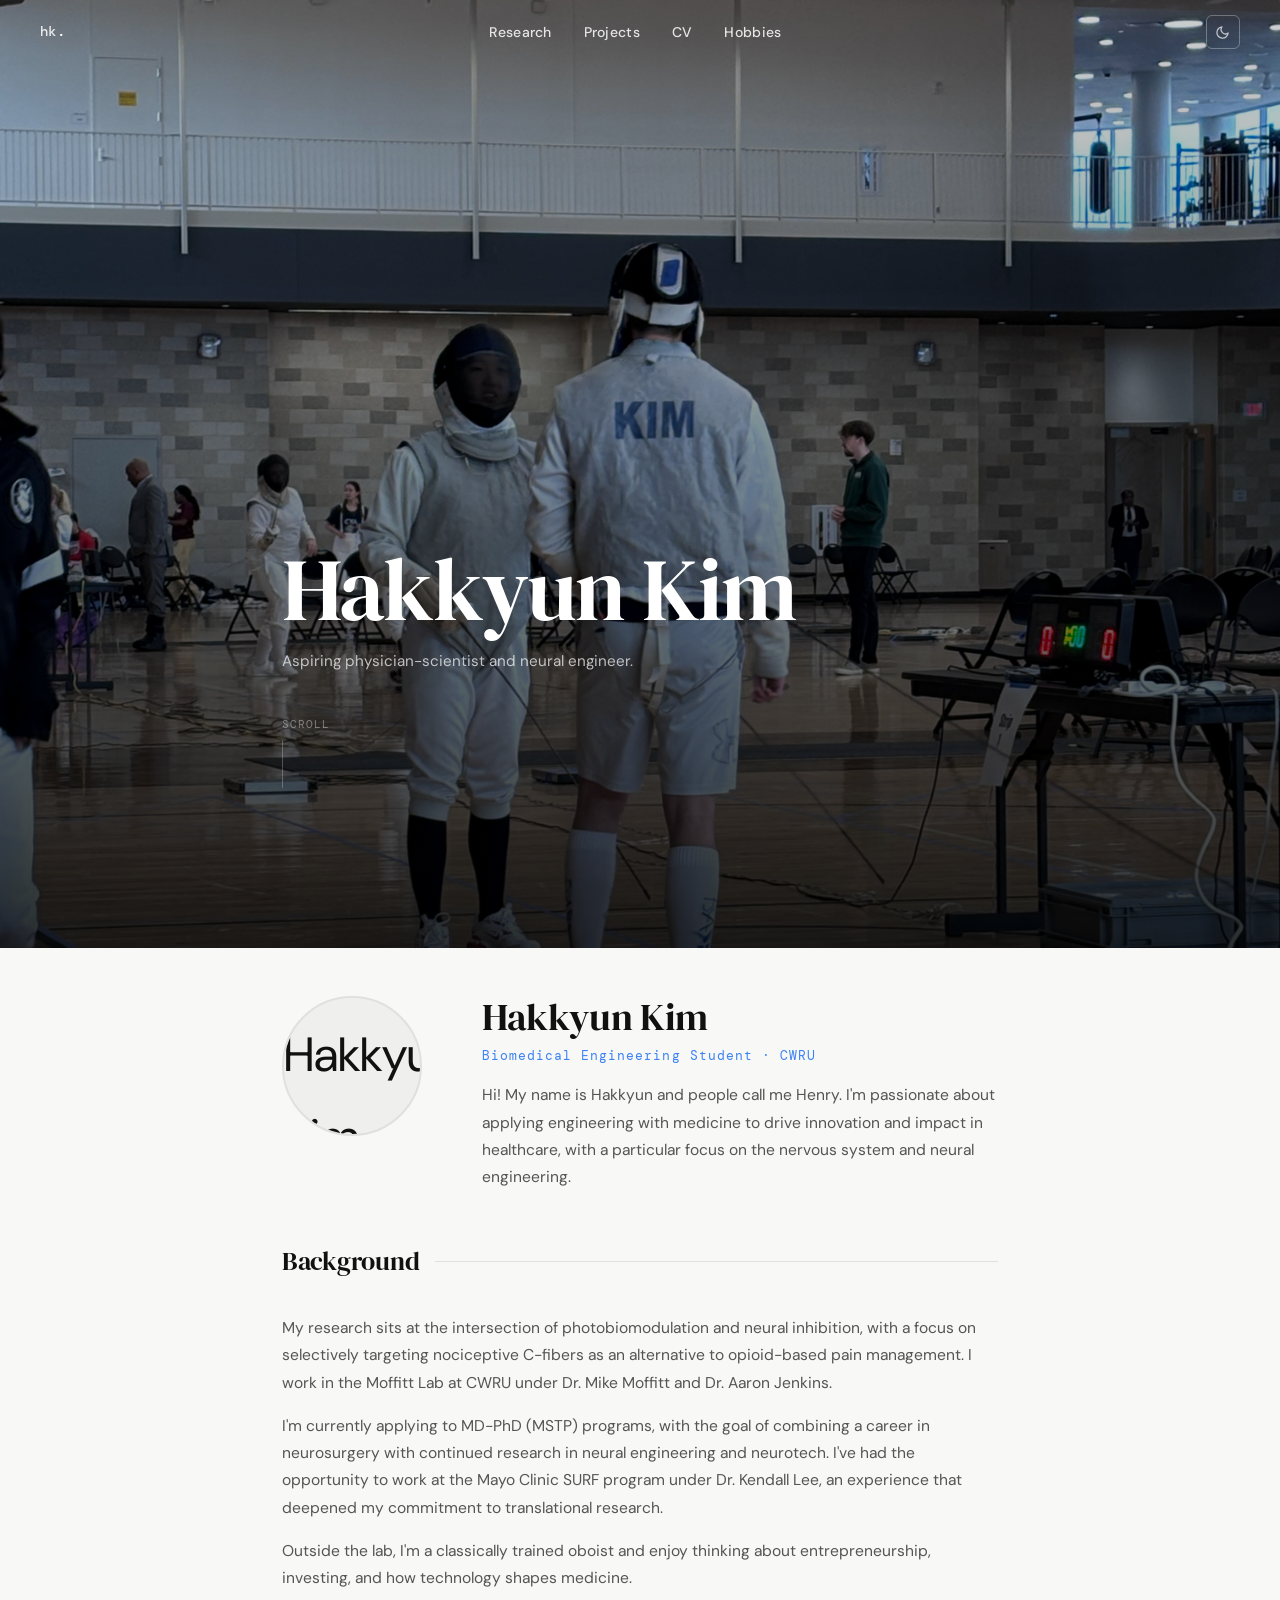
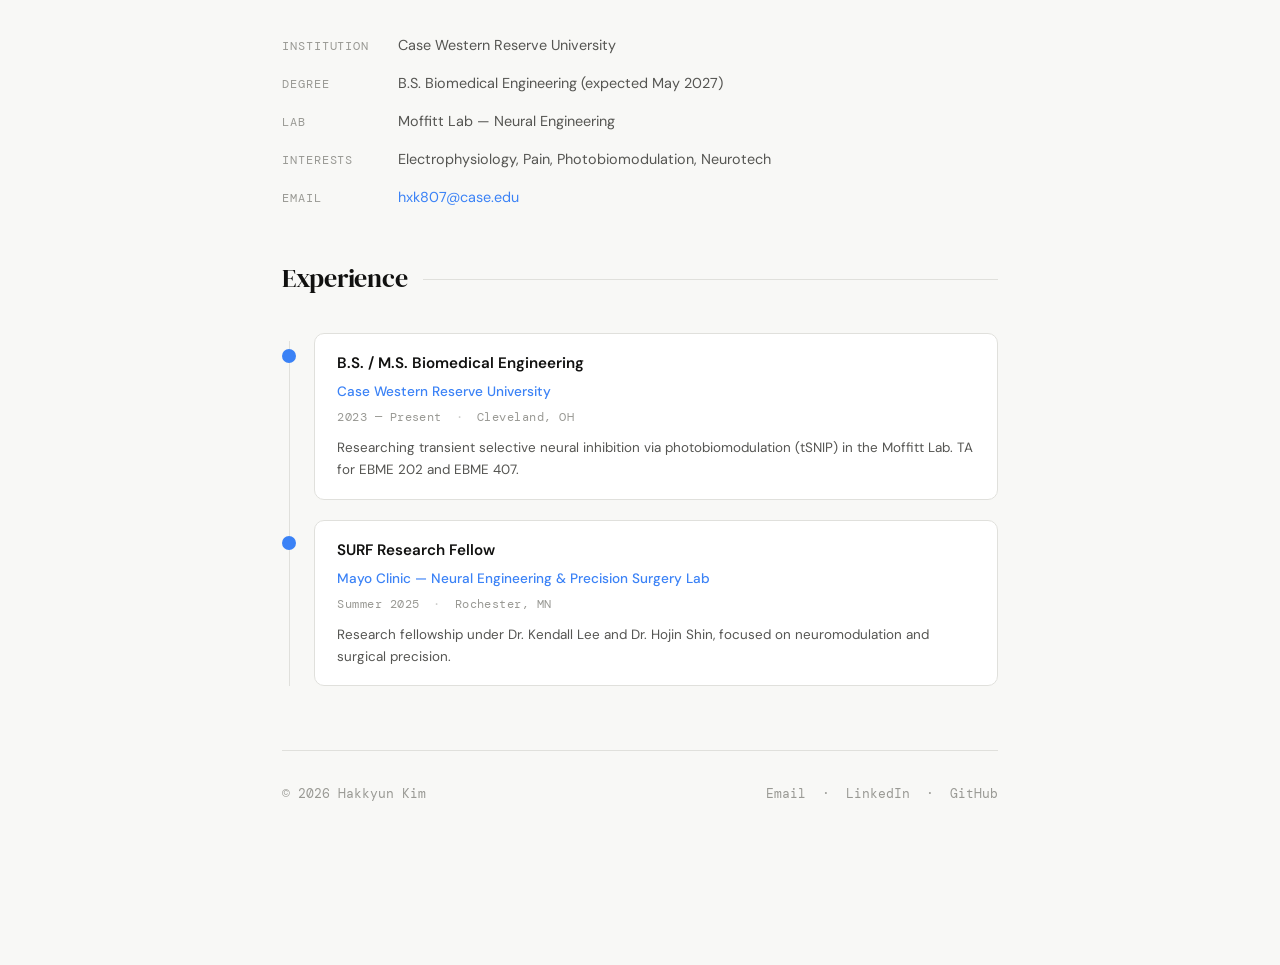
==== index.html @ d1ba2b88 "edit 12" ====
<!DOCTYPE html>
<html lang="en">
<head>
  <meta charset="UTF-8" />
  <meta name="viewport" content="width=device-width, initial-scale=1.0" />
  <title>Hakkyun Kim</title>
  <link rel="stylesheet" href="/css/style.css" />
  <script src="/js/theme.js"></script>
  <style>
    /* Transparent nav over hero */
    nav {
      background: transparent !important;
      border-bottom: none !important;
      transition: background 0.3s ease, border-color 0.3s ease;
    }
    nav .nav-links a, nav .nav-logo { color: rgba(255,255,255,0.85) !important; }
    nav .nav-links a:hover, nav .nav-logo:hover { color: #fff !important; }
    nav .nav-logo span { color: #fff !important; }
    #theme-toggle { border-color: rgba(255,255,255,0.3) !important; color: rgba(255,255,255,0.7) !important; }

    nav.scrolled { background: var(--bg) !important; border-bottom: 1px solid var(--border) !important; }
    nav.scrolled .nav-links a, nav.scrolled .nav-logo { color: var(--text-secondary) !important; }
    nav.scrolled .nav-logo span { color: var(--accent) !important; }
    nav.scrolled #theme-toggle { border-color: var(--border) !important; color: var(--text-secondary) !important; }

    /* Hero covers nav + main's top padding so there's zero gap */
    .hero {
      height: calc(100vh + var(--nav-h) + 3rem);
      width: 100%;
      display: flex;
      flex-direction: column;
      justify-content: flex-end;
      position: relative;
      overflow: hidden;
      background: url('/img/hero.JPEG') center 30% / cover no-repeat;
      margin-top: calc(-1 * var(--nav-h));
      margin-bottom: 0;
    }

    .hero::before {
      content: '';
      position: absolute;
      inset: 0;
      background: linear-gradient(
        to bottom,
        rgba(0,0,0,0.15) 0%,
        rgba(0,0,0,0.45) 55%,
        rgba(0,0,0,0.82) 100%
      );
    }

    .hero-inner {
      position: relative;
      z-index: 1;
      max-width: 780px;
      margin: 0 auto;
      width: 100%;
      /* Push text up above where main content starts */
      padding: 0 2rem calc(var(--nav-h) + 3rem + 3rem);
    }

    .hero-name {
      font-family: var(--font-display);
      font-size: clamp(3rem, 8vw, 5.5rem);
      font-weight: 400;
      line-height: 1.05;
      letter-spacing: -0.02em;
      color: #ffffff;
      margin-bottom: 0.85rem;
      opacity: 0;
      animation: fadeUp 0.5s ease 0.2s forwards;
    }

    .hero-tagline {
      font-size: 0.95rem;
      color: rgba(255,255,255,0.7);
      max-width: 420px;
      line-height: 1.7;
      margin-bottom: 2.5rem;
      opacity: 0;
      animation: fadeUp 0.5s ease 0.3s forwards;
    }

    .scroll-indicator {
      display: flex;
      flex-direction: column;
      align-items: flex-start;
      gap: 0.4rem;
      opacity: 0;
      animation: fadeUp 0.5s ease 0.5s forwards;
    }

    .scroll-indicator span {
      font-family: var(--font-mono);
      font-size: 0.68rem;
      letter-spacing: 0.1em;
      text-transform: uppercase;
      color: rgba(255,255,255,0.4);
    }

    .scroll-line {
      width: 1px;
      height: 48px;
      background: rgba(255,255,255,0.25);
      position: relative;
      overflow: hidden;
    }

    .scroll-line::after {
      content: '';
      position: absolute;
      top: -100%; left: 0;
      width: 100%; height: 100%;
      background: #fff;
      animation: scrollDrop 1.6s ease 1s infinite;
    }

    @keyframes scrollDrop {
      0%   { top: -100%; }
      100% { top: 100%; }
    }

    /* About */
    .about-grid {
      display: grid;
      grid-template-columns: 160px 1fr;
      gap: 2.5rem;
      align-items: start;
      margin-bottom: 3rem;
    }
    @media (max-width: 500px) { .about-grid { grid-template-columns: 1fr; } }

    .avatar {
      width: 140px; height: 140px;
      border-radius: 50%;
      background: var(--surface);
      border: 2px solid var(--border);
      display: flex; align-items: center; justify-content: center;
      font-size: 3rem; overflow: hidden;
    }
    .avatar img { width: 100%; height: 100%; object-fit: cover; }

    .about-intro h1 { font-size: clamp(1.8rem, 4vw, 2.4rem); margin-bottom: 0.4rem; }
    .about-intro .role {
      font-family: var(--font-mono); font-size: 0.8rem;
      color: var(--accent); letter-spacing: 0.08em; margin-bottom: 1rem;
    }
    .about-body p + p { margin-top: 1rem; }

    .info-list { margin-top: 2.5rem; display: flex; flex-direction: column; gap: 0.85rem; }
    .info-row { display: flex; gap: 1rem; font-size: 0.9rem; align-items: baseline; }
    .info-key {
      font-family: var(--font-mono); font-size: 0.72rem;
      letter-spacing: 0.08em; text-transform: uppercase;
      color: var(--text-muted); min-width: 100px;
    }
    .info-val { color: var(--text-secondary); }

    .exp-timeline { position: relative; padding-left: 2rem; margin-top: 0.5rem; }
    .exp-timeline::before {
      content: ''; position: absolute;
      left: 7px; top: 8px; bottom: 0;
      width: 1px; background: var(--border);
    }
    .exp-item { position: relative; margin-bottom: 1.25rem; }
    .exp-item::before {
      content: ''; position: absolute;
      left: -2rem; top: 16px;
      width: 14px; height: 14px;
      border-radius: 50%;
      background: var(--bg); border: 2px solid var(--border);
      transition: border-color 0.2s ease, background 0.2s ease;
    }
    .exp-item.active::before { background: var(--accent); border-color: var(--accent); }
    .exp-item:hover::before { border-color: var(--accent); }
    .exp-card {
      background: var(--bg-card); border: 1px solid var(--border);
      border-radius: var(--radius); padding: 1.1rem 1.4rem;
      transition: border-color 0.2s ease, box-shadow 0.2s ease;
    }
    .exp-item:hover .exp-card { border-color: var(--accent-dim); box-shadow: 0 4px 20px rgba(59,130,246,0.07); }
    .exp-role { font-size: 0.95rem; font-weight: 600; color: var(--text-primary); margin-bottom: 0.2rem; }
    .exp-org { font-size: 0.85rem; color: var(--accent); margin-bottom: 0.3rem; font-weight: 500; }
    .exp-meta { font-family: var(--font-mono); font-size: 0.72rem; color: var(--text-muted); letter-spacing: 0.04em; }
    .exp-meta .sep { margin: 0 0.4rem; opacity: 0.5; }
    .exp-desc { font-size: 0.84rem; color: var(--text-secondary); margin-top: 0.55rem; line-height: 1.65; }
  </style>
</head>
<body>

  <nav>
    <a href="/" class="nav-logo">hk<span>.</span></a>
    <ul class="nav-links">
      <li><a href="/research/">Research</a></li>
      <li><a href="/projects/">Projects</a></li>
      <li><a href="/cv/">CV</a></li>
      <li><a href="/hobbies/">Hobbies</a></li>
    </ul>
    <button id="theme-toggle" aria-label="Toggle theme"></button>
  </nav>

  <section class="hero">
    <div class="hero-inner">
      <h1 class="hero-name">Hakkyun Kim</h1>
      <p class="hero-tagline">Aspiring physician-scientist and neural engineer.</p>
      <div class="scroll-indicator">
        <span>Scroll</span>
        <div class="scroll-line"></div>
      </div>
    </div>
  </section>

  <main>

    <div class="about-grid fade-in">
      <div class="avatar">
        <img src="/img/3a0832c7f77dde69.jpeg" alt="Hakkyun Kim" />
      </div>
      <div class="about-intro">
        <h1>Hakkyun Kim</h1>
        <div class="role">Biomedical Engineering Student · CWRU</div>
        <p>
          Hi! My name is Hakkyun and people call me Henry. I'm passionate about applying
          engineering with medicine to drive innovation and impact in healthcare, with a
          particular focus on the nervous system and neural engineering.
        </p>
      </div>
    </div>

    <section class="about-body fade-in">
      <div class="section-header">
        <h2>Background</h2>
        <div class="section-line"></div>
      </div>
      <p>
        My research sits at the intersection of photobiomodulation and neural inhibition,
        with a focus on selectively targeting nociceptive C-fibers as an alternative to
        opioid-based pain management. I work in the Moffitt Lab at CWRU under Dr. Mike Moffitt
        and Dr. Aaron Jenkins.
      </p>
      <p>
        I'm currently applying to MD-PhD (MSTP) programs, with the goal of combining
        a career in neurosurgery with continued research in neural engineering and neurotech.
        I've had the opportunity to work at the Mayo Clinic SURF program under Dr. Kendall Lee,
        an experience that deepened my commitment to translational research.
      </p>
      <p>
        Outside the lab, I'm a classically trained oboist and enjoy thinking about
        entrepreneurship, investing, and how technology shapes medicine.
      </p>
    </section>

    <div class="info-list fade-in">
      <div class="info-row">
        <span class="info-key">Institution</span>
        <span class="info-val">Case Western Reserve University</span>
      </div>
      <div class="info-row">
        <span class="info-key">Degree</span>
        <span class="info-val">B.S. Biomedical Engineering (expected May 2027)</span>
      </div>
      <div class="info-row">
        <span class="info-key">Lab</span>
        <span class="info-val">Moffitt Lab — Neural Engineering</span>
      </div>
      <div class="info-row">
        <span class="info-key">Interests</span>
        <span class="info-val">Electrophysiology, Pain, Photobiomodulation, Neurotech</span>
      </div>
      <div class="info-row">
        <span class="info-key">Email</span>
        <span class="info-val"><a href="mailto:hxk807@case.edu">hxk807@case.edu</a></span>
      </div>
    </div>

    <section style="margin-top: 3rem;" class="fade-in">
      <div class="section-header">
        <h2>Experience</h2>
        <div class="section-line"></div>
      </div>
      <div class="exp-timeline">
        <div class="exp-item active">
          <div class="exp-card">
            <div class="exp-role">B.S. / M.S. Biomedical Engineering</div>
            <div class="exp-org">Case Western Reserve University</div>
            <div class="exp-meta">2023 — Present <span class="sep">·</span> Cleveland, OH</div>
            <div class="exp-desc">Researching transient selective neural inhibition via photobiomodulation (tSNIP) in the Moffitt Lab. TA for EBME 202 and EBME 407.</div>
          </div>
        </div>
        <div class="exp-item active">
          <div class="exp-card">
            <div class="exp-role">SURF Research Fellow</div>
            <div class="exp-org">Mayo Clinic — Neural Engineering & Precision Surgery Lab</div>
            <div class="exp-meta">Summer 2025 <span class="sep">·</span> Rochester, MN</div>
            <div class="exp-desc">Research fellowship under Dr. Kendall Lee and Dr. Hojin Shin, focused on neuromodulation and surgical precision.</div>
          </div>
        </div>
      </div>
    </section>

    <footer>
      <span>© 2026 Hakkyun Kim</span>
      <span>
        <a href="mailto:hxk807@case.edu">Email</a> &nbsp;·&nbsp;
        <a href="https://linkedin.com/in/hakkyunkim" target="_blank">LinkedIn</a> &nbsp;·&nbsp;
        <a href="https://github.com/cuzimalive" target="_blank">GitHub</a>
      </span>
    </footer>

  </main>

  <script>
    const nav = document.querySelector('nav');
    const hero = document.querySelector('.hero');
    window.addEventListener('scroll', () => {
      nav.classList.toggle('scrolled', window.scrollY > hero.offsetHeight - 80);
    });
  </script>

</body>
</html>
---- css/style.css ----
/* ============================================================
   HAKKYUN KIM — Personal Site
   Design system: CSS custom properties for theming
   ============================================================ */

/* ---------- Google Fonts ---------- */
@import url('https://fonts.googleapis.com/css2?family=DM+Serif+Display:ital@0;1&family=DM+Mono:wght@300;400;500&family=DM+Sans:wght@300;400;500;600&display=swap');

/* ---------- Light / Dark tokens ---------- */
:root {
  --accent:      #3B82F6;
  --accent-dim:  #93C5FD;

  /* Light mode defaults */
  --bg:          #F8F8F6;
  --bg-card:     #FFFFFF;
  --surface:     #EFEFED;
  --border:      #E0E0DC;
  --text-primary:   #111110;
  --text-secondary: #555552;
  --text-muted:     #999994;

  --font-display: 'DM Serif Display', Georgia, serif;
  --font-body:    'DM Sans', system-ui, sans-serif;
  --font-mono:    'DM Mono', 'Courier New', monospace;

  --radius: 10px;
  --nav-h: 64px;
  --transition: 0.2s ease;
}

[data-theme="dark"] {
  --bg:          #0F0F0E;
  --bg-card:     #1A1A18;
  --surface:     #232320;
  --border:      #2E2E2A;
  --text-primary:   #F0F0EC;
  --text-secondary: #A8A8A2;
  --text-muted:     #5A5A54;
}

/* ---------- Reset ---------- */
*, *::before, *::after { box-sizing: border-box; margin: 0; padding: 0; }

html {
  font-size: 16px;
  scroll-behavior: smooth;
  -webkit-font-smoothing: antialiased;
}

body {
  font-family: var(--font-body);
  background: var(--bg);
  color: var(--text-primary);
  line-height: 1.7;
  min-height: 100vh;
  transition: background var(--transition), color var(--transition);
}

a {
  color: var(--accent);
  text-decoration: none;
  transition: opacity var(--transition);
}
a:hover { opacity: 0.75; }

img { max-width: 100%; display: block; }

/* ---------- Navigation ---------- */
nav {
  position: fixed;
  top: 0; left: 0; right: 0;
  height: var(--nav-h);
  display: flex;
  align-items: center;
  justify-content: space-between;
  padding: 0 2.5rem;
  background: var(--bg);
  border-bottom: 1px solid var(--border);
  z-index: 100;
  transition: background var(--transition), border-color var(--transition);
}

.nav-logo {
  font-family: var(--font-mono);
  font-size: 0.85rem;
  font-weight: 500;
  color: var(--text-primary);
  letter-spacing: 0.02em;
  text-decoration: none;
}

.nav-logo span {
  color: var(--accent);
}

.nav-links {
  display: flex;
  gap: 2rem;
  list-style: none;
  align-items: center;
}

.nav-links a {
  font-size: 0.875rem;
  font-weight: 500;
  color: var(--text-secondary);
  text-decoration: none;
  letter-spacing: 0.02em;
  transition: color var(--transition);
}

.nav-links a:hover,
.nav-links a.active {
  color: var(--text-primary);
}

.nav-links a.active {
  border-bottom: 1.5px solid var(--accent);
  padding-bottom: 1px;
}

/* Theme toggle button */
#theme-toggle {
  background: none;
  border: 1px solid var(--border);
  border-radius: 6px;
  width: 34px;
  height: 34px;
  cursor: pointer;
  display: flex;
  align-items: center;
  justify-content: center;
  color: var(--text-secondary);
  transition: border-color var(--transition), color var(--transition), background var(--transition);
  font-size: 1rem;
  flex-shrink: 0;
}
#theme-toggle:hover {
  border-color: var(--accent);
  color: var(--accent);
  background: var(--surface);
}

/* ---------- Page wrapper ---------- */
main {
  padding-top: 3rem;
  max-width: 780px;
  margin: 0 auto;
  padding-left: 2rem;
  padding-right: 2rem;
  padding-bottom: 6rem;
}

/* ---------- Typography ---------- */
h1 {
  font-family: var(--font-display);
  font-size: clamp(2.4rem, 5vw, 3.4rem);
  line-height: 1.1;
  color: var(--text-primary);
  font-weight: 400;
  letter-spacing: -0.01em;
}

h2 {
  font-family: var(--font-display);
  font-size: 1.6rem;
  font-weight: 400;
  color: var(--text-primary);
  margin-bottom: 1.25rem;
  letter-spacing: -0.01em;
}

h3 {
  font-family: var(--font-body);
  font-size: 1rem;
  font-weight: 600;
  color: var(--text-primary);
  margin-bottom: 0.35rem;
  letter-spacing: 0.01em;
}

p {
  color: var(--text-secondary);
  font-size: 0.975rem;
  line-height: 1.75;
}

.label {
  font-family: var(--font-mono);
  font-size: 0.72rem;
  font-weight: 500;
  letter-spacing: 0.1em;
  text-transform: uppercase;
  color: var(--text-muted);
}

/* ---------- Section divider ---------- */
.section-header {
  display: flex;
  align-items: center;
  gap: 1rem;
  margin-bottom: 2rem;
}

.section-header h2 {
  margin-bottom: 0;
  white-space: nowrap;
}

.section-line {
  flex: 1;
  height: 1px;
  background: var(--border);
}

/* ---------- Cards ---------- */
.card {
  background: var(--bg-card);
  border: 1px solid var(--border);
  border-radius: var(--radius);
  padding: 1.5rem 1.75rem;
  transition: border-color var(--transition), box-shadow var(--transition);
}

.card:hover {
  border-color: var(--accent-dim);
  box-shadow: 0 4px 24px rgba(59,130,246,0.07);
}

/* ---------- Tags ---------- */
.tag {
  display: inline-block;
  font-family: var(--font-mono);
  font-size: 0.7rem;
  padding: 0.2rem 0.55rem;
  background: var(--surface);
  border: 1px solid var(--border);
  border-radius: 4px;
  color: var(--text-secondary);
  letter-spacing: 0.04em;
}

/* ---------- Page-entry animation ---------- */
.fade-in {
  opacity: 0;
  transform: translateY(14px);
  animation: fadeUp 0.5s ease forwards;
}
.fade-in:nth-child(1) { animation-delay: 0.05s; }
.fade-in:nth-child(2) { animation-delay: 0.12s; }
.fade-in:nth-child(3) { animation-delay: 0.19s; }
.fade-in:nth-child(4) { animation-delay: 0.26s; }
.fade-in:nth-child(5) { animation-delay: 0.33s; }

@keyframes fadeUp {
  to { opacity: 1; transform: translateY(0); }
}

/* ---------- Footer ---------- */
footer {
  border-top: 1px solid var(--border);
  margin-top: 4rem;
  padding: 2rem 0 0;
  display: flex;
  justify-content: space-between;
  align-items: center;
  color: var(--text-muted);
  font-size: 0.8rem;
  font-family: var(--font-mono);
}

footer a {
  color: var(--text-muted);
  transition: color var(--transition);
}
footer a:hover { color: var(--accent); }

/* ---------- Responsive ---------- */
@media (max-width: 600px) {
  nav { padding: 0 1.25rem; }
  .nav-links { gap: 1.1rem; }
  main { padding-left: 1.25rem; padding-right: 1.25rem; }
  footer { flex-direction: column; gap: 0.5rem; text-align: center; }
}
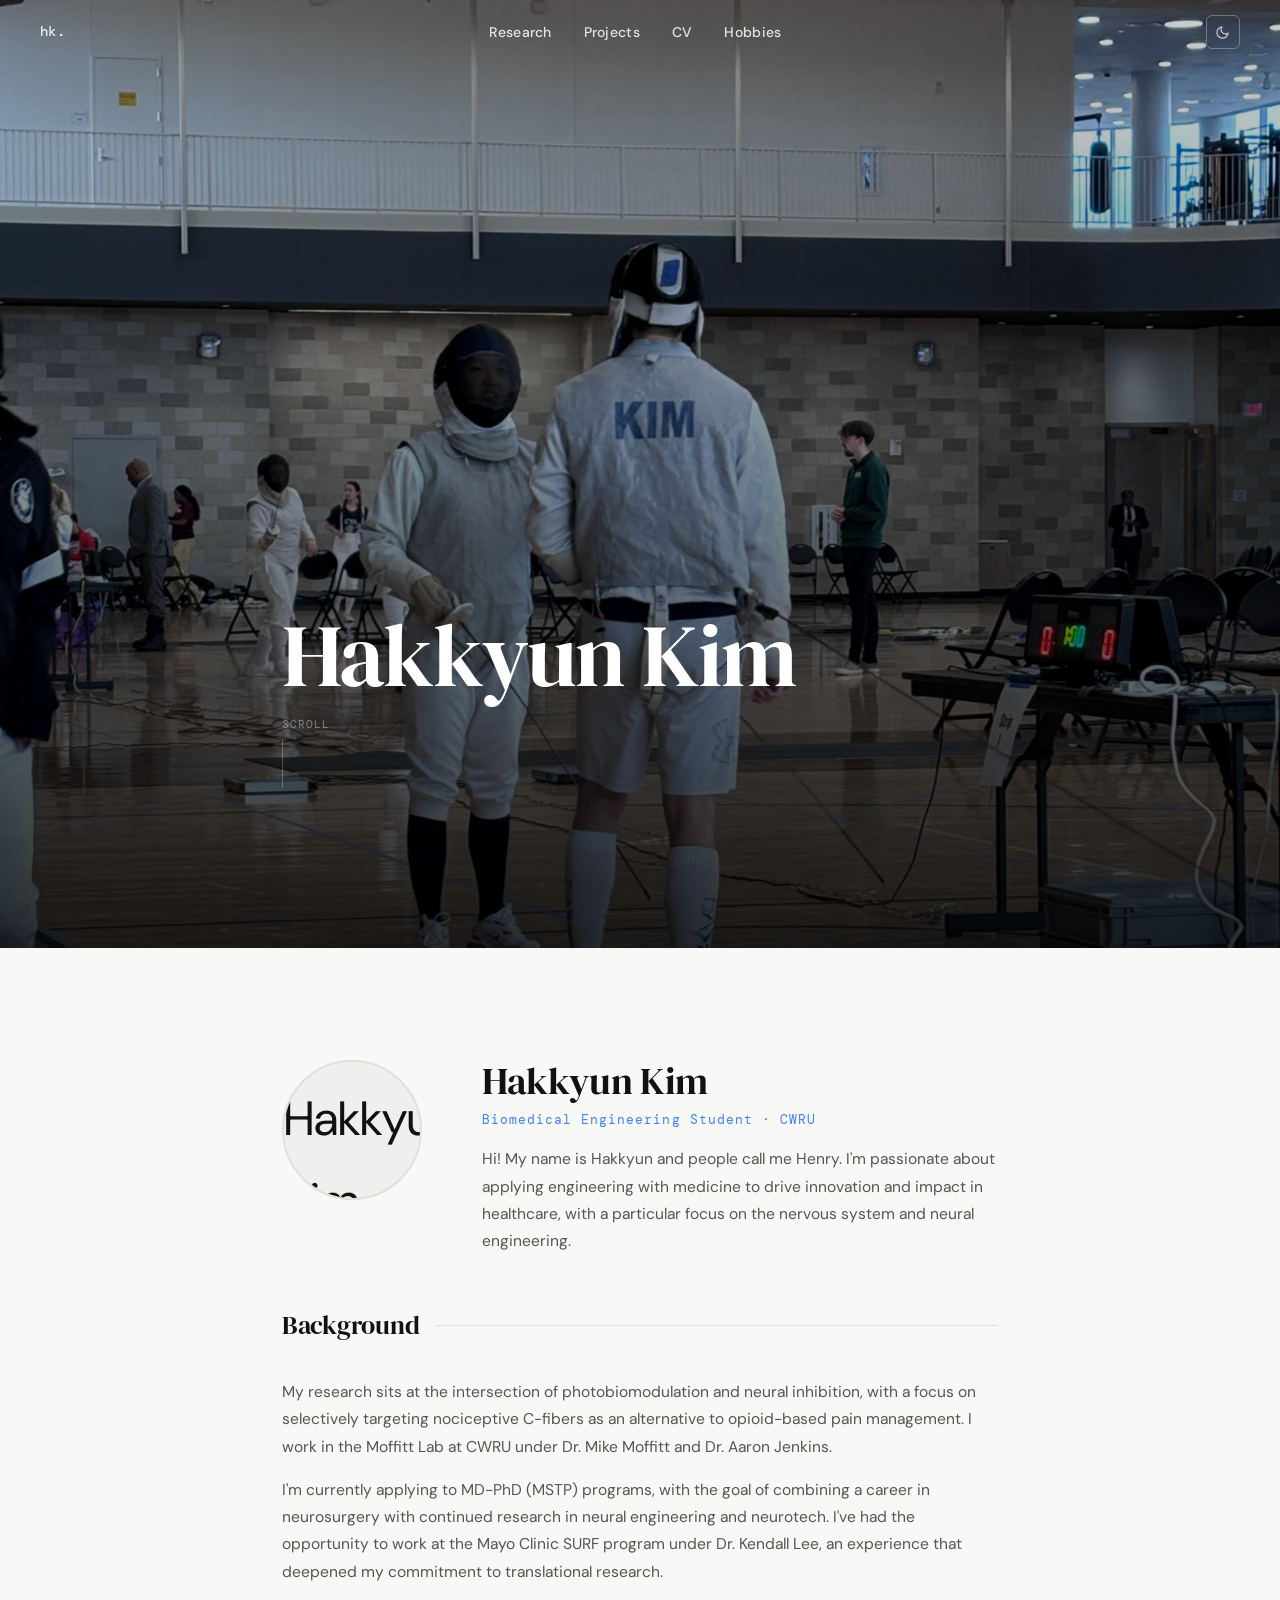
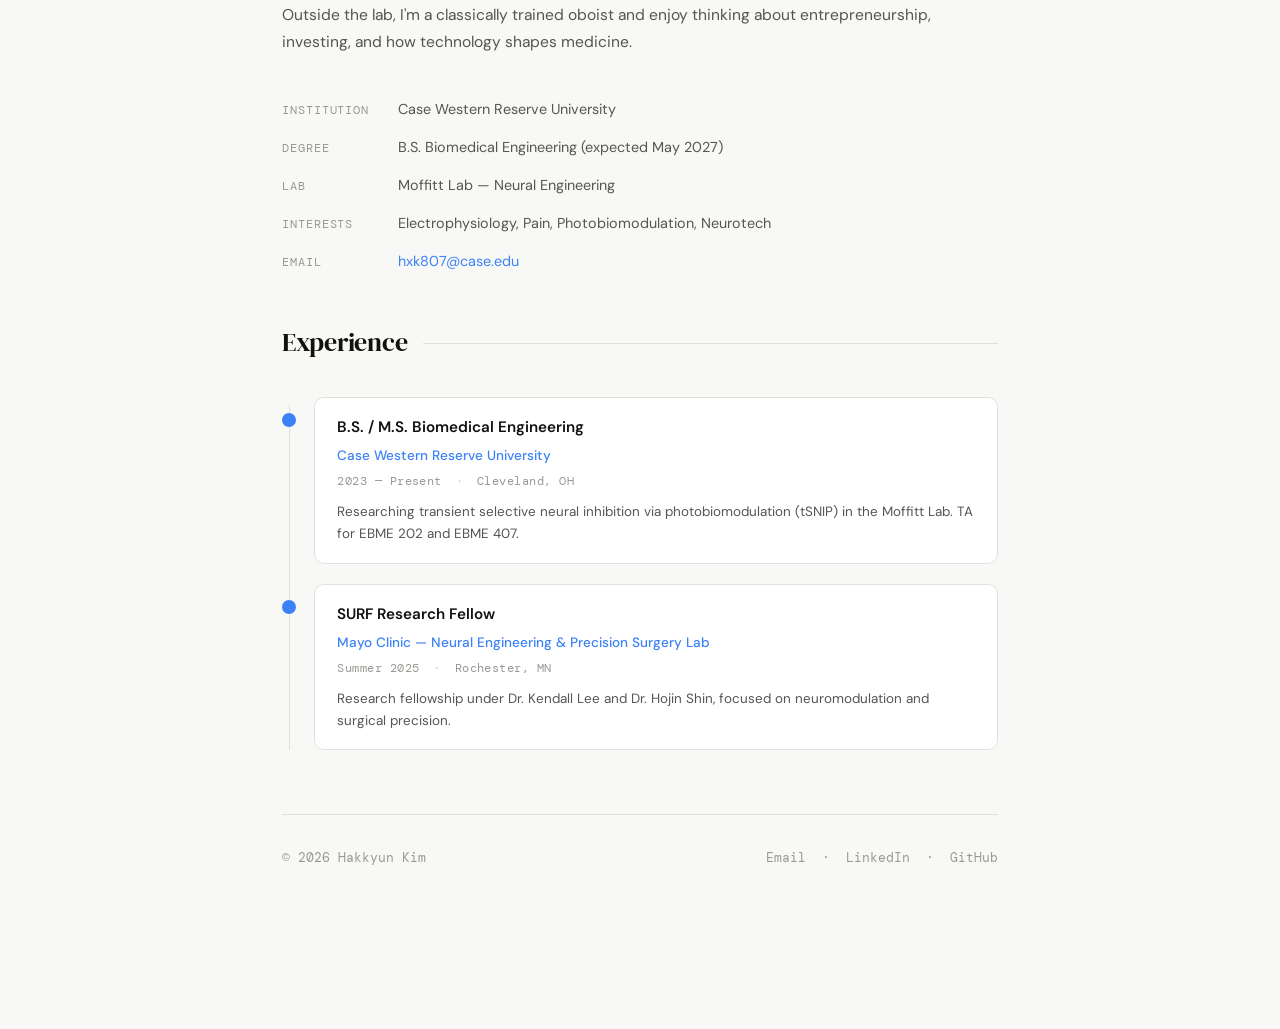
==== commit 3eaeed14: "coming soon pages" ====
--- a/index.html
+++ b/index.html
@@ -191,10 +191,10 @@
   <nav>
     <a href="/" class="nav-logo">hk<span>.</span></a>
     <ul class="nav-links">
-      <li><a href="/research/">Research</a></li>
-      <li><a href="/projects/">Projects</a></li>
-      <li><a href="/cv/">CV</a></li>
-      <li><a href="/hobbies/">Hobbies</a></li>
+      <li><a href="/coming-soon/">Research</a></li>
+      <li><a href="/coming-soon/">Projects</a></li>
+      <li><a href="/coming-soon/">CV</a></li>
+      <li><a href="/coming-soon/">Hobbies</a></li>
     </ul>
     <button id="theme-toggle" aria-label="Toggle theme"></button>
   </nav>
@@ -202,7 +202,6 @@
   <section class="hero">
     <div class="hero-inner">
       <h1 class="hero-name">Hakkyun Kim</h1>
-      <p class="hero-tagline">Aspiring physician-scientist and neural engineer.</p>
       <div class="scroll-indicator">
         <span>Scroll</span>
         <div class="scroll-line"></div>
--- a/css/style.css
+++ b/css/style.css
@@ -144,7 +144,7 @@
 
 /* ---------- Page wrapper ---------- */
 main {
-  padding-top: 3rem;
+  padding-top: calc(var(--nav-h) + 3rem);
   max-width: 780px;
   margin: 0 auto;
   padding-left: 2rem;
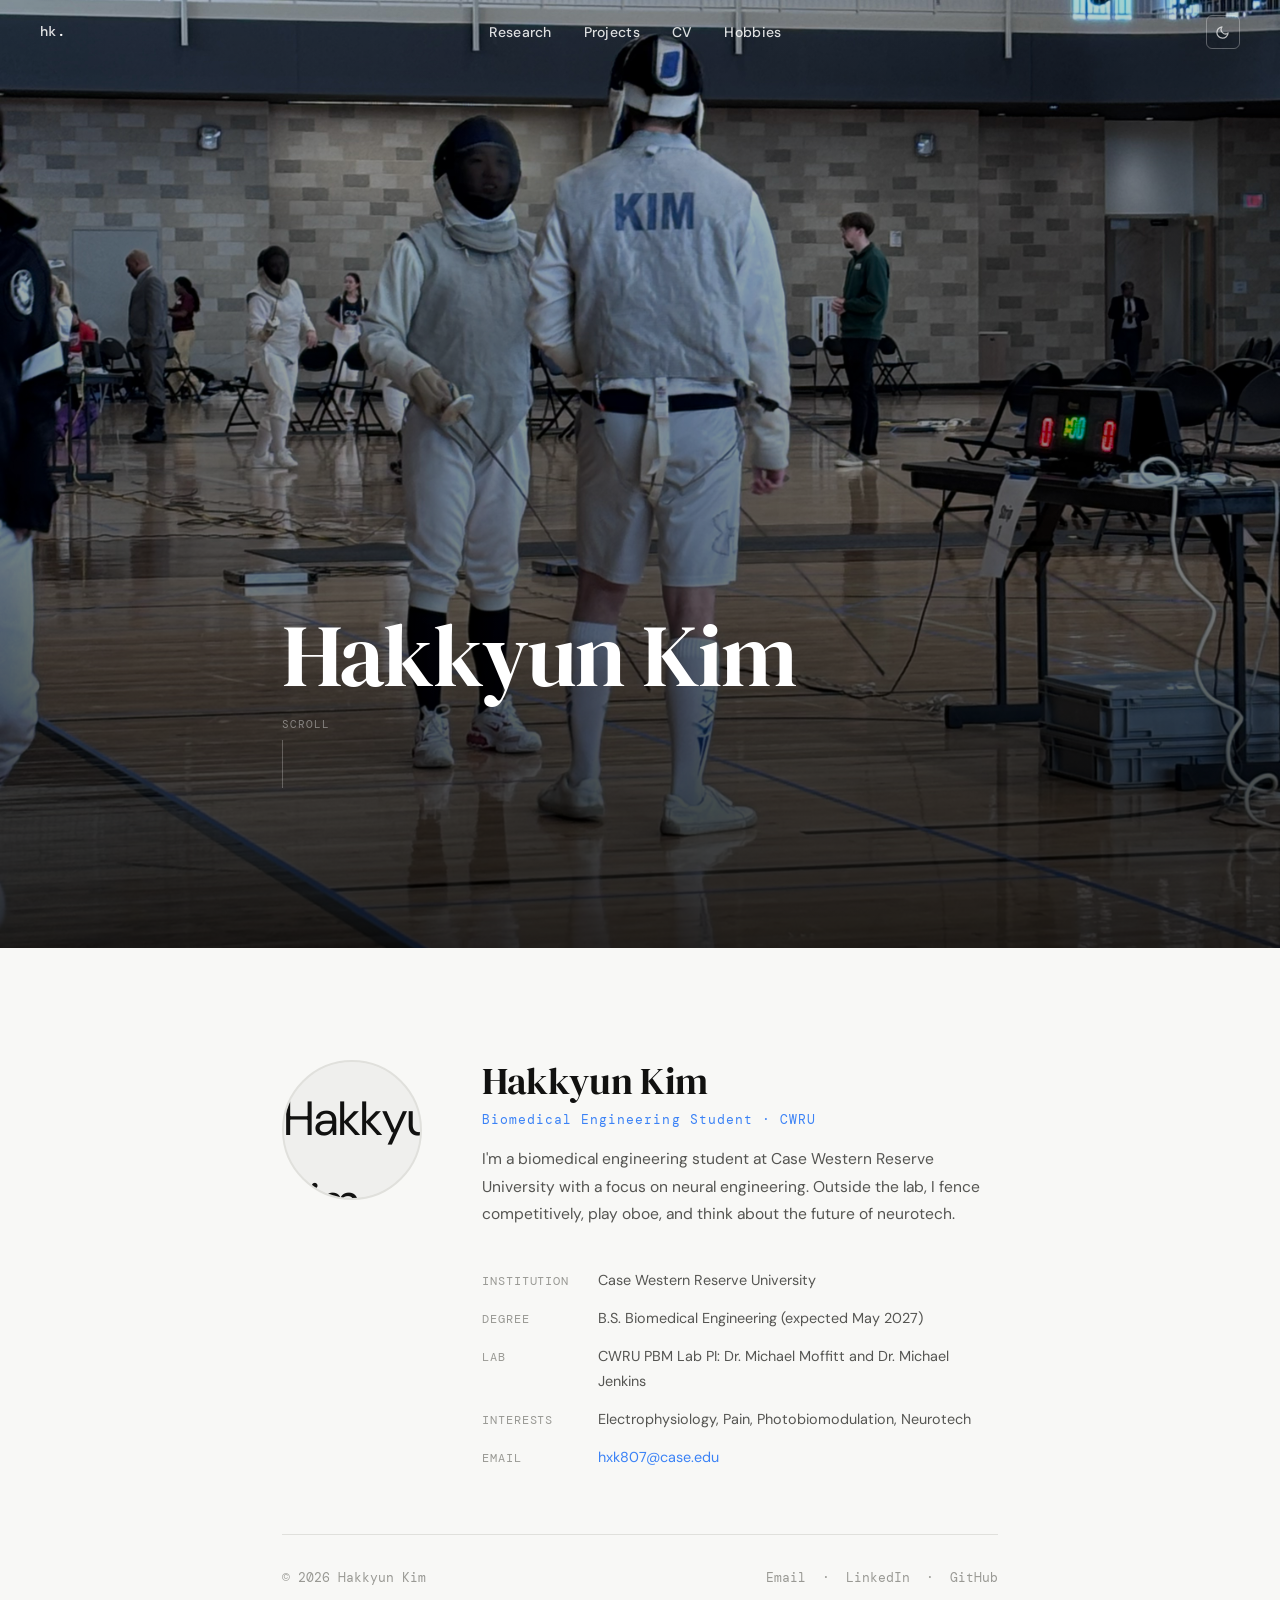
==== commit affc158a: "edit main" ====
--- a/index.html
+++ b/index.html
@@ -23,7 +23,7 @@
     nav.scrolled .nav-logo span { color: var(--accent) !important; }
     nav.scrolled #theme-toggle { border-color: var(--border) !important; color: var(--text-secondary) !important; }
 
-    /* Hero covers nav + main's top padding so there's zero gap */
+    /* Hero */
     .hero {
       height: calc(100vh + var(--nav-h) + 3rem);
       width: 100%;
@@ -32,7 +32,7 @@
       justify-content: flex-end;
       position: relative;
       overflow: hidden;
-      background: url('/img/hero.JPEG') center 30% / cover no-repeat;
+      background: url('/img/hero.JPEG') center 60% / cover no-repeat;
       margin-top: calc(-1 * var(--nav-h));
       margin-bottom: 0;
     }
@@ -55,7 +55,6 @@
       max-width: 780px;
       margin: 0 auto;
       width: 100%;
-      /* Push text up above where main content starts */
       padding: 0 2rem calc(var(--nav-h) + 3rem + 3rem);
     }
 
@@ -71,23 +70,13 @@
       animation: fadeUp 0.5s ease 0.2s forwards;
     }
 
-    .hero-tagline {
-      font-size: 0.95rem;
-      color: rgba(255,255,255,0.7);
-      max-width: 420px;
-      line-height: 1.7;
-      margin-bottom: 2.5rem;
-      opacity: 0;
-      animation: fadeUp 0.5s ease 0.3s forwards;
-    }
-
     .scroll-indicator {
       display: flex;
       flex-direction: column;
       align-items: flex-start;
       gap: 0.4rem;
       opacity: 0;
-      animation: fadeUp 0.5s ease 0.5s forwards;
+      animation: fadeUp 0.5s ease 0.4s forwards;
     }
 
     .scroll-indicator span {
@@ -145,7 +134,6 @@
       font-family: var(--font-mono); font-size: 0.8rem;
       color: var(--accent); letter-spacing: 0.08em; margin-bottom: 1rem;
     }
-    .about-body p + p { margin-top: 1rem; }
 
     .info-list { margin-top: 2.5rem; display: flex; flex-direction: column; gap: 0.85rem; }
     .info-row { display: flex; gap: 1rem; font-size: 0.9rem; align-items: baseline; }
@@ -155,35 +143,6 @@
       color: var(--text-muted); min-width: 100px;
     }
     .info-val { color: var(--text-secondary); }
-
-    .exp-timeline { position: relative; padding-left: 2rem; margin-top: 0.5rem; }
-    .exp-timeline::before {
-      content: ''; position: absolute;
-      left: 7px; top: 8px; bottom: 0;
-      width: 1px; background: var(--border);
-    }
-    .exp-item { position: relative; margin-bottom: 1.25rem; }
-    .exp-item::before {
-      content: ''; position: absolute;
-      left: -2rem; top: 16px;
-      width: 14px; height: 14px;
-      border-radius: 50%;
-      background: var(--bg); border: 2px solid var(--border);
-      transition: border-color 0.2s ease, background 0.2s ease;
-    }
-    .exp-item.active::before { background: var(--accent); border-color: var(--accent); }
-    .exp-item:hover::before { border-color: var(--accent); }
-    .exp-card {
-      background: var(--bg-card); border: 1px solid var(--border);
-      border-radius: var(--radius); padding: 1.1rem 1.4rem;
-      transition: border-color 0.2s ease, box-shadow 0.2s ease;
-    }
-    .exp-item:hover .exp-card { border-color: var(--accent-dim); box-shadow: 0 4px 20px rgba(59,130,246,0.07); }
-    .exp-role { font-size: 0.95rem; font-weight: 600; color: var(--text-primary); margin-bottom: 0.2rem; }
-    .exp-org { font-size: 0.85rem; color: var(--accent); margin-bottom: 0.3rem; font-weight: 500; }
-    .exp-meta { font-family: var(--font-mono); font-size: 0.72rem; color: var(--text-muted); letter-spacing: 0.04em; }
-    .exp-meta .sep { margin: 0 0.4rem; opacity: 0.5; }
-    .exp-desc { font-size: 0.84rem; color: var(--text-secondary); margin-top: 0.55rem; line-height: 1.65; }
   </style>
 </head>
 <body>
@@ -219,83 +178,36 @@
         <h1>Hakkyun Kim</h1>
         <div class="role">Biomedical Engineering Student · CWRU</div>
         <p>
-          Hi! My name is Hakkyun and people call me Henry. I'm passionate about applying
-          engineering with medicine to drive innovation and impact in healthcare, with a
-          particular focus on the nervous system and neural engineering.
+          I'm a biomedical engineering student at Case Western Reserve University
+          with a focus on neural engineering.
+          Outside the lab, I fence competitively, play oboe, and think about
+          the future of neurotech.
         </p>
+
+        <div class="info-list">
+          <div class="info-row">
+            <span class="info-key">Institution</span>
+            <span class="info-val">Case Western Reserve University</span>
+          </div>
+          <div class="info-row">
+            <span class="info-key">Degree</span>
+            <span class="info-val">B.S. Biomedical Engineering (expected May 2027)</span>
+          </div>
+          <div class="info-row">
+            <span class="info-key">Lab</span>
+            <span class="info-val">CWRU PBM Lab PI: Dr. Michael Moffitt and Dr. Michael Jenkins</span>
+          </div>
+          <div class="info-row">
+            <span class="info-key">Interests</span>
+            <span class="info-val">Electrophysiology, Pain, Photobiomodulation, Neurotech</span>
+          </div>
+          <div class="info-row">
+            <span class="info-key">Email</span>
+            <span class="info-val"><a href="mailto:hxk807@case.edu">hxk807@case.edu</a></span>
+          </div>
+        </div>
       </div>
     </div>
-
-    <section class="about-body fade-in">
-      <div class="section-header">
-        <h2>Background</h2>
-        <div class="section-line"></div>
-      </div>
-      <p>
-        My research sits at the intersection of photobiomodulation and neural inhibition,
-        with a focus on selectively targeting nociceptive C-fibers as an alternative to
-        opioid-based pain management. I work in the Moffitt Lab at CWRU under Dr. Mike Moffitt
-        and Dr. Aaron Jenkins.
-      </p>
-      <p>
-        I'm currently applying to MD-PhD (MSTP) programs, with the goal of combining
-        a career in neurosurgery with continued research in neural engineering and neurotech.
-        I've had the opportunity to work at the Mayo Clinic SURF program under Dr. Kendall Lee,
-        an experience that deepened my commitment to translational research.
-      </p>
-      <p>
-        Outside the lab, I'm a classically trained oboist and enjoy thinking about
-        entrepreneurship, investing, and how technology shapes medicine.
-      </p>
-    </section>
-
-    <div class="info-list fade-in">
-      <div class="info-row">
-        <span class="info-key">Institution</span>
-        <span class="info-val">Case Western Reserve University</span>
-      </div>
-      <div class="info-row">
-        <span class="info-key">Degree</span>
-        <span class="info-val">B.S. Biomedical Engineering (expected May 2027)</span>
-      </div>
-      <div class="info-row">
-        <span class="info-key">Lab</span>
-        <span class="info-val">Moffitt Lab — Neural Engineering</span>
-      </div>
-      <div class="info-row">
-        <span class="info-key">Interests</span>
-        <span class="info-val">Electrophysiology, Pain, Photobiomodulation, Neurotech</span>
-      </div>
-      <div class="info-row">
-        <span class="info-key">Email</span>
-        <span class="info-val"><a href="mailto:hxk807@case.edu">hxk807@case.edu</a></span>
-      </div>
-    </div>
-
-    <section style="margin-top: 3rem;" class="fade-in">
-      <div class="section-header">
-        <h2>Experience</h2>
-        <div class="section-line"></div>
-      </div>
-      <div class="exp-timeline">
-        <div class="exp-item active">
-          <div class="exp-card">
-            <div class="exp-role">B.S. / M.S. Biomedical Engineering</div>
-            <div class="exp-org">Case Western Reserve University</div>
-            <div class="exp-meta">2023 — Present <span class="sep">·</span> Cleveland, OH</div>
-            <div class="exp-desc">Researching transient selective neural inhibition via photobiomodulation (tSNIP) in the Moffitt Lab. TA for EBME 202 and EBME 407.</div>
-          </div>
-        </div>
-        <div class="exp-item active">
-          <div class="exp-card">
-            <div class="exp-role">SURF Research Fellow</div>
-            <div class="exp-org">Mayo Clinic — Neural Engineering & Precision Surgery Lab</div>
-            <div class="exp-meta">Summer 2025 <span class="sep">·</span> Rochester, MN</div>
-            <div class="exp-desc">Research fellowship under Dr. Kendall Lee and Dr. Hojin Shin, focused on neuromodulation and surgical precision.</div>
-          </div>
-        </div>
-      </div>
-    </section>
 
     <footer>
       <span>© 2026 Hakkyun Kim</span>
@@ -317,4 +229,4 @@
   </script>
 
 </body>
-</html>
+</html>
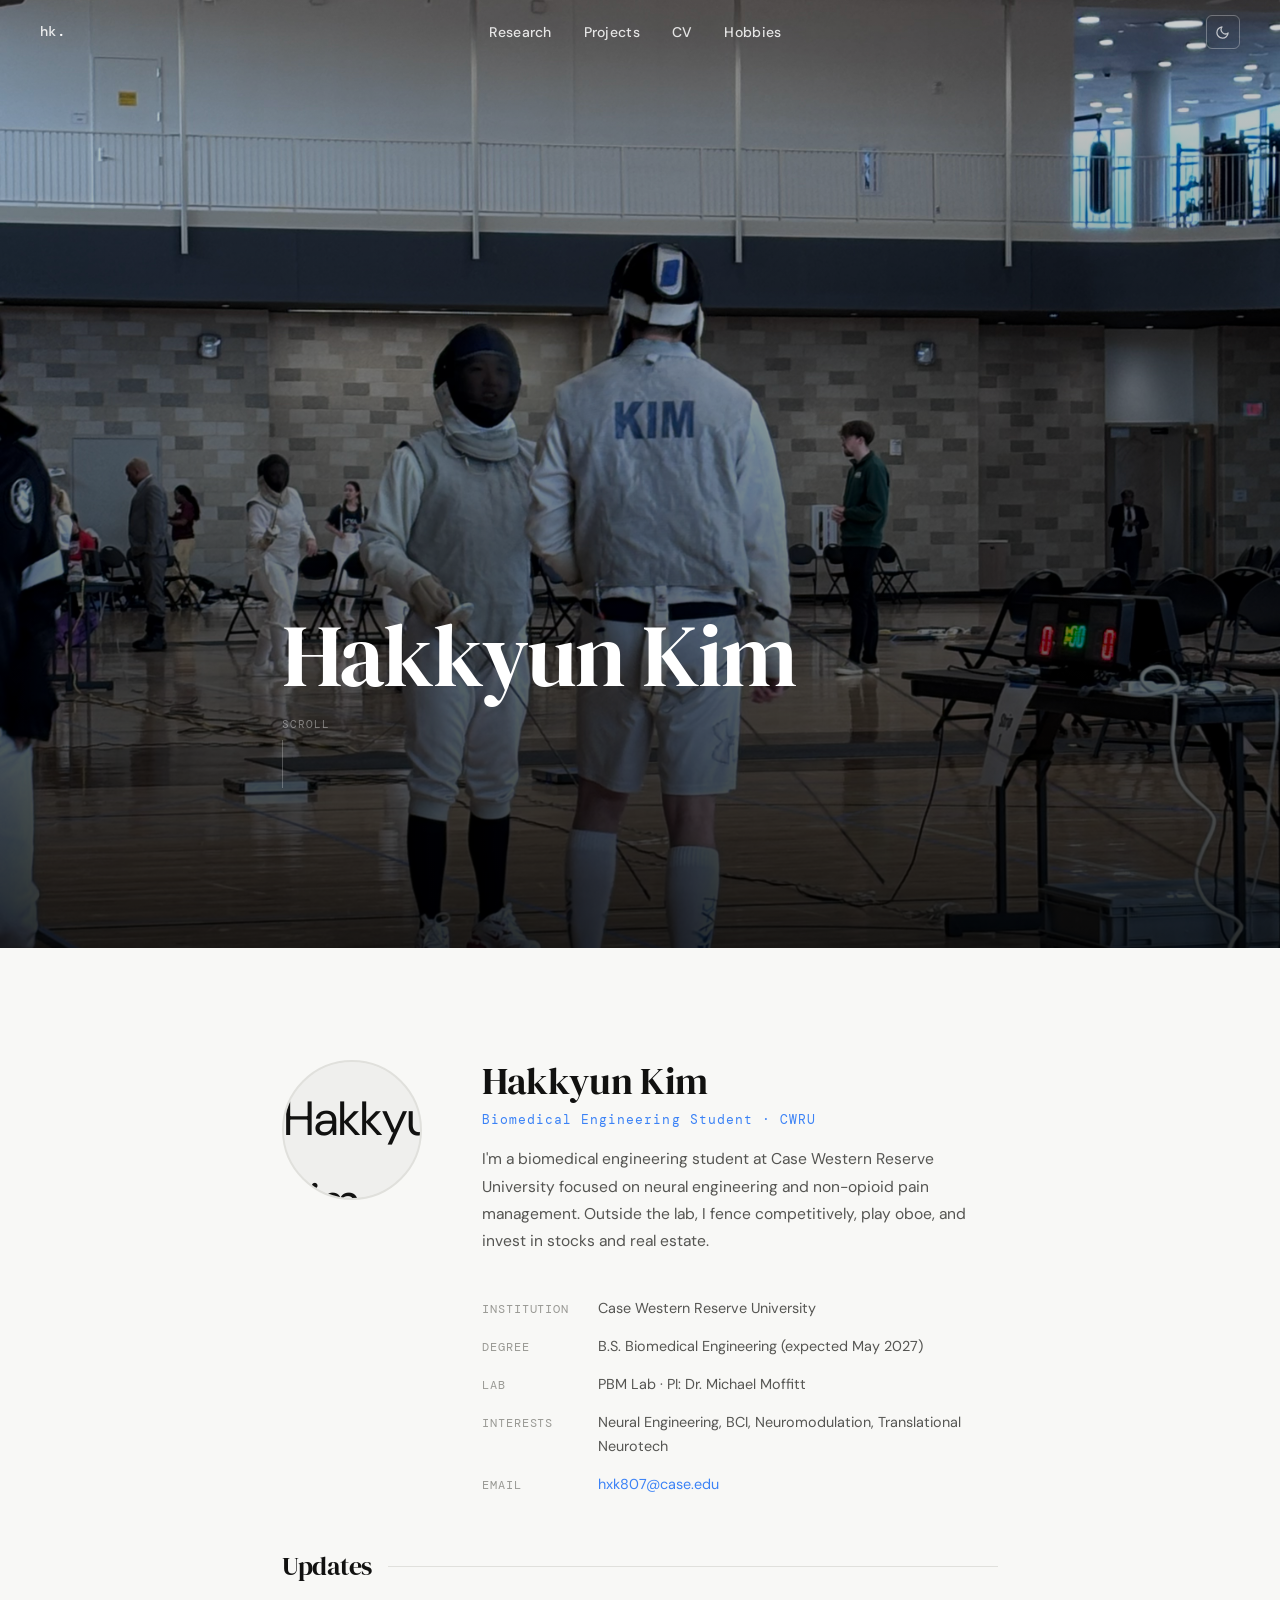
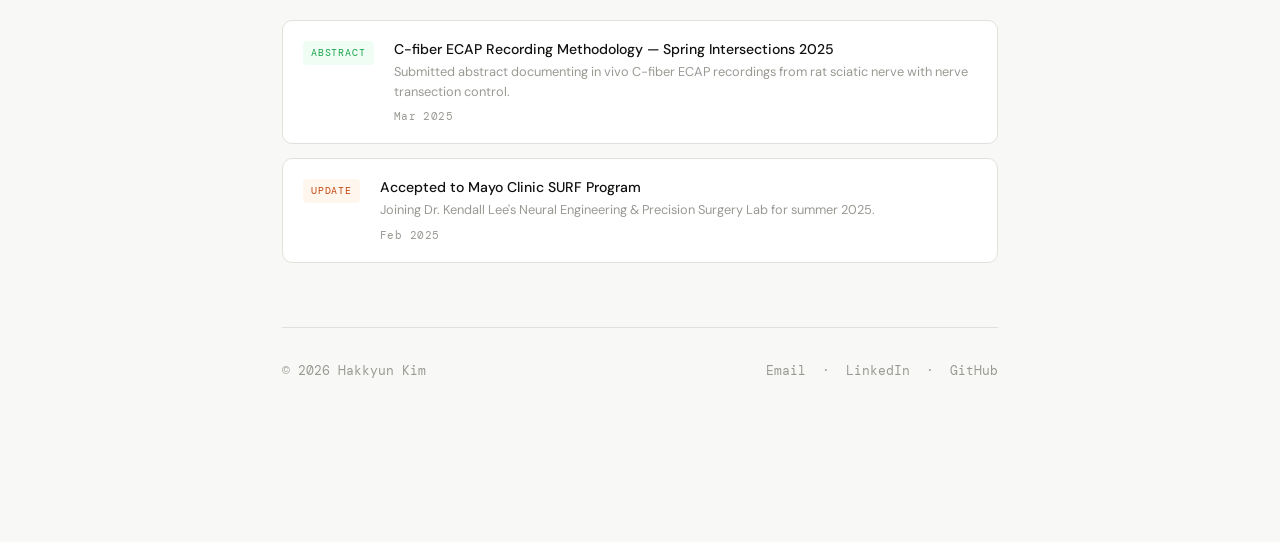
==== commit a2ddf552: "edit main v2" ====
--- a/index.html
+++ b/index.html
@@ -32,7 +32,7 @@
       justify-content: flex-end;
       position: relative;
       overflow: hidden;
-      background: url('/img/hero.JPEG') center 60% / cover no-repeat;
+      background: url('/img/hero.JPEG') center 30% / cover no-repeat;
       margin-top: calc(-1 * var(--nav-h));
       margin-bottom: 0;
     }
@@ -143,6 +143,78 @@
       color: var(--text-muted); min-width: 100px;
     }
     .info-val { color: var(--text-secondary); }
+
+    /* Updates section */
+    .updates-grid {
+      display: flex;
+      flex-direction: column;
+      gap: 0.85rem;
+    }
+
+    .update-card {
+      display: flex;
+      align-items: flex-start;
+      gap: 1.25rem;
+      padding: 1.1rem 1.25rem;
+      background: var(--bg-card);
+      border: 1px solid var(--border);
+      border-radius: var(--radius);
+      text-decoration: none;
+      transition: border-color 0.2s ease, box-shadow 0.2s ease;
+    }
+
+    .update-card:hover {
+      border-color: var(--accent-dim);
+      box-shadow: 0 4px 20px rgba(59,130,246,0.07);
+      opacity: 1;
+    }
+
+    .update-source {
+      font-family: var(--font-mono);
+      font-size: 0.65rem;
+      letter-spacing: 0.08em;
+      text-transform: uppercase;
+      padding: 0.2rem 0.5rem;
+      border-radius: 4px;
+      white-space: nowrap;
+      flex-shrink: 0;
+      margin-top: 0.15rem;
+    }
+
+    .source-linkedin { background: #E8F0FE; color: #1a73e8; }
+    .source-twitter  { background: #E7F3FF; color: #1d9bf0; }
+    .source-article  { background: var(--surface); color: var(--text-secondary); border: 1px solid var(--border); }
+    .source-abstract { background: #F0FDF4; color: #16a34a; }
+    .source-update   { background: #FFF7ED; color: #c2410c; }
+
+    [data-theme="dark"] .source-linkedin { background: #1e2d4a; color: #93b4f5; }
+    [data-theme="dark"] .source-twitter  { background: #0d2236; color: #60b4f7; }
+    [data-theme="dark"] .source-abstract { background: #0d2d1a; color: #4ade80; }
+    [data-theme="dark"] .source-update   { background: #2d1a0d; color: #fb923c; }
+
+    .update-body { flex: 1; min-width: 0; }
+
+    .update-title {
+      font-size: 0.88rem;
+      font-weight: 500;
+      color: var(--text-primary);
+      margin-bottom: 0.2rem;
+      line-height: 1.45;
+    }
+
+    .update-desc {
+      font-size: 0.8rem;
+      color: var(--text-muted);
+      line-height: 1.5;
+      margin-bottom: 0.4rem;
+    }
+
+    .update-date {
+      font-family: var(--font-mono);
+      font-size: 0.68rem;
+      color: var(--text-muted);
+      letter-spacing: 0.04em;
+    }
   </style>
 </head>
 <body>
@@ -179,9 +251,8 @@
         <div class="role">Biomedical Engineering Student · CWRU</div>
         <p>
           I'm a biomedical engineering student at Case Western Reserve University
-          with a focus on neural engineering.
-          Outside the lab, I fence competitively, play oboe, and think about
-          the future of neurotech.
+          focused on neural engineering and non-opioid pain management.
+          Outside the lab, I fence competitively, play oboe, and invest in stocks and real estate.
         </p>
 
         <div class="info-list">
@@ -195,11 +266,11 @@
           </div>
           <div class="info-row">
             <span class="info-key">Lab</span>
-            <span class="info-val">CWRU PBM Lab PI: Dr. Michael Moffitt and Dr. Michael Jenkins</span>
+            <span class="info-val">PBM Lab · PI: Dr. Michael Moffitt</span>
           </div>
           <div class="info-row">
             <span class="info-key">Interests</span>
-            <span class="info-val">Electrophysiology, Pain, Photobiomodulation, Neurotech</span>
+            <span class="info-val">Neural Engineering, BCI, Neuromodulation, Translational Neurotech</span>
           </div>
           <div class="info-row">
             <span class="info-key">Email</span>
@@ -208,6 +279,48 @@
         </div>
       </div>
     </div>
+
+    <!-- Updates -->
+    <section style="margin-top: 3rem;" class="fade-in">
+      <div class="section-header">
+        <h2>Updates</h2>
+        <div class="section-line"></div>
+      </div>
+
+      <div class="updates-grid">
+
+        <!-- Example entries — replace with your real links and content -->
+        <a href="#" class="update-card">
+          <span class="update-source source-abstract">Abstract</span>
+          <div class="update-body">
+            <div class="update-title">C-fiber ECAP Recording Methodology — Spring Intersections 2025</div>
+            <div class="update-desc">Submitted abstract documenting in vivo C-fiber ECAP recordings from rat sciatic nerve with nerve transection control.</div>
+            <div class="update-date">Mar 2025</div>
+          </div>
+        </a>
+
+        <a href="#" class="update-card">
+          <span class="update-source source-update">Update</span>
+          <div class="update-body">
+            <div class="update-title">Accepted to Mayo Clinic SURF Program</div>
+            <div class="update-desc">Joining Dr. Kendall Lee's Neural Engineering & Precision Surgery Lab for summer 2025.</div>
+            <div class="update-date">Feb 2025</div>
+          </div>
+        </a>
+
+        <!-- To add a LinkedIn post:
+        <a href="YOUR_LINKEDIN_POST_URL" class="update-card" target="_blank">
+          <span class="update-source source-linkedin">LinkedIn</span>
+          <div class="update-body">
+            <div class="update-title">Your post title or first line</div>
+            <div class="update-desc">Short description of what the post is about.</div>
+            <div class="update-date">Month Year</div>
+          </div>
+        </a>
+        -->
+
+      </div>
+    </section>
 
     <footer>
       <span>© 2026 Hakkyun Kim</span>
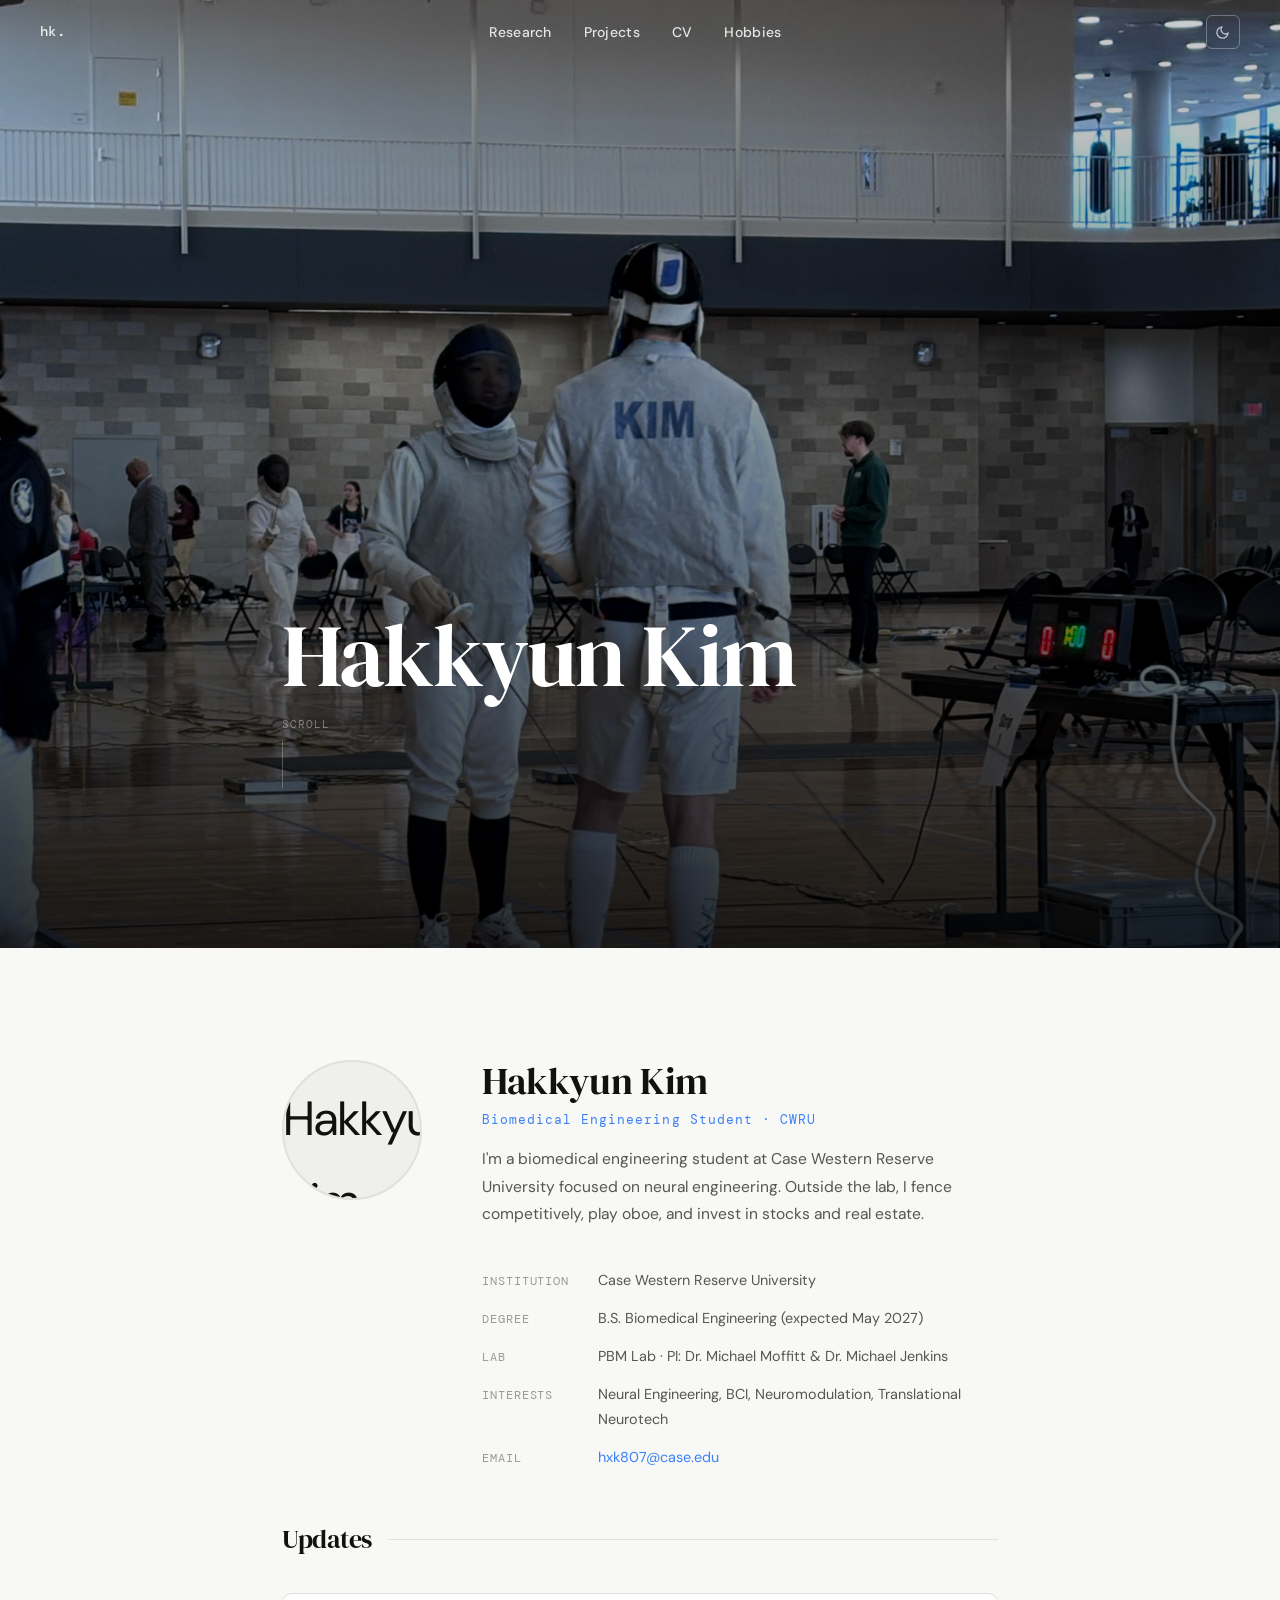
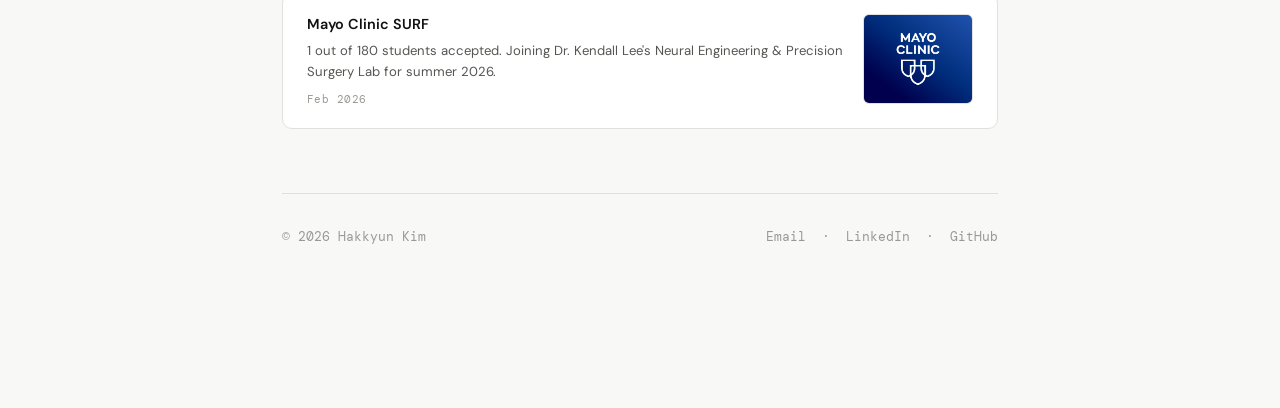
==== commit 76b0c0bc: "edit main v3" ====
--- a/index.html
+++ b/index.html
@@ -7,7 +7,6 @@
   <link rel="stylesheet" href="/css/style.css" />
   <script src="/js/theme.js"></script>
   <style>
-    /* Transparent nav over hero */
     nav {
       background: transparent !important;
       border-bottom: none !important;
@@ -23,7 +22,6 @@
     nav.scrolled .nav-logo span { color: var(--accent) !important; }
     nav.scrolled #theme-toggle { border-color: var(--border) !important; color: var(--text-secondary) !important; }
 
-    /* Hero */
     .hero {
       height: calc(100vh + var(--nav-h) + 3rem);
       width: 100%;
@@ -41,12 +39,7 @@
       content: '';
       position: absolute;
       inset: 0;
-      background: linear-gradient(
-        to bottom,
-        rgba(0,0,0,0.15) 0%,
-        rgba(0,0,0,0.45) 55%,
-        rgba(0,0,0,0.82) 100%
-      );
+      background: linear-gradient(to bottom, rgba(0,0,0,0.15) 0%, rgba(0,0,0,0.45) 55%, rgba(0,0,0,0.82) 100%);
     }
 
     .hero-inner {
@@ -88,11 +81,9 @@
     }
 
     .scroll-line {
-      width: 1px;
-      height: 48px;
+      width: 1px; height: 48px;
       background: rgba(255,255,255,0.25);
-      position: relative;
-      overflow: hidden;
+      position: relative; overflow: hidden;
     }
 
     .scroll-line::after {
@@ -109,7 +100,6 @@
       100% { top: 100%; }
     }
 
-    /* About */
     .about-grid {
       display: grid;
       grid-template-columns: 160px 1fr;
@@ -144,23 +134,25 @@
     }
     .info-val { color: var(--text-secondary); }
 
-    /* Updates section */
-    .updates-grid {
-      display: flex;
-      flex-direction: column;
-      gap: 0.85rem;
-    }
+    /* ---- Update cards ---- */
+    .updates-grid { display: flex; flex-direction: column; gap: 1rem; }
 
     .update-card {
-      display: flex;
-      align-items: flex-start;
+      display: grid;
+      grid-template-columns: 1fr auto;
       gap: 1.25rem;
-      padding: 1.1rem 1.25rem;
+      padding: 1.25rem 1.5rem;
       background: var(--bg-card);
       border: 1px solid var(--border);
       border-radius: var(--radius);
       text-decoration: none;
       transition: border-color 0.2s ease, box-shadow 0.2s ease;
+      align-items: start;
+    }
+
+    /* No image = single column */
+    .update-card.no-image {
+      grid-template-columns: 1fr;
     }
 
     .update-card:hover {
@@ -170,15 +162,14 @@
     }
 
     .update-source {
+      display: inline-block;
       font-family: var(--font-mono);
       font-size: 0.65rem;
       letter-spacing: 0.08em;
       text-transform: uppercase;
       padding: 0.2rem 0.5rem;
       border-radius: 4px;
-      white-space: nowrap;
-      flex-shrink: 0;
-      margin-top: 0.15rem;
+      margin-bottom: 0.6rem;
     }
 
     .source-linkedin { background: #E8F0FE; color: #1a73e8; }
@@ -192,21 +183,19 @@
     [data-theme="dark"] .source-abstract { background: #0d2d1a; color: #4ade80; }
     [data-theme="dark"] .source-update   { background: #2d1a0d; color: #fb923c; }
 
-    .update-body { flex: 1; min-width: 0; }
-
     .update-title {
-      font-size: 0.88rem;
-      font-weight: 500;
+      font-size: 0.9rem;
+      font-weight: 600;
       color: var(--text-primary);
-      margin-bottom: 0.2rem;
+      margin-bottom: 0.3rem;
       line-height: 1.45;
     }
 
     .update-desc {
-      font-size: 0.8rem;
-      color: var(--text-muted);
-      line-height: 1.5;
-      margin-bottom: 0.4rem;
+      font-size: 0.82rem;
+      color: var(--text-secondary);
+      line-height: 1.6;
+      margin-bottom: 0.5rem;
     }
 
     .update-date {
@@ -214,6 +203,21 @@
       font-size: 0.68rem;
       color: var(--text-muted);
       letter-spacing: 0.04em;
+    }
+
+    /* Image slot */
+    .update-image {
+      width: 110px;
+      height: 90px;
+      border-radius: 6px;
+      object-fit: cover;
+      border: 1px solid var(--border);
+      flex-shrink: 0;
+    }
+
+    @media (max-width: 500px) {
+      .update-card { grid-template-columns: 1fr; }
+      .update-image { width: 100%; height: 160px; order: -1; }
     }
   </style>
 </head>
@@ -251,10 +255,9 @@
         <div class="role">Biomedical Engineering Student · CWRU</div>
         <p>
           I'm a biomedical engineering student at Case Western Reserve University
-          focused on neural engineering and non-opioid pain management.
+          focused on neural engineering.
           Outside the lab, I fence competitively, play oboe, and invest in stocks and real estate.
         </p>
-
         <div class="info-list">
           <div class="info-row">
             <span class="info-key">Institution</span>
@@ -266,7 +269,7 @@
           </div>
           <div class="info-row">
             <span class="info-key">Lab</span>
-            <span class="info-val">PBM Lab · PI: Dr. Michael Moffitt</span>
+            <span class="info-val">PBM Lab · PI: Dr. Michael Moffitt & Dr. Michael Jenkins</span>
           </div>
           <div class="info-row">
             <span class="info-key">Interests</span>
@@ -280,48 +283,51 @@
       </div>
     </div>
 
-    <!-- Updates -->
-    <section style="margin-top: 3rem;" class="fade-in">
+    <!-- ============================================================
+         UPDATES — how to add a new card:
+ 
+         WITH image:
+           <a href="URL" class="update-card" target="_blank">
+             <div class="update-body">
+               <div class="update-title">Title</div>
+               <div class="update-desc">Description.</div>
+               <div class="update-date">Mon YYYY</div>
+             </div>
+             <img src="/img/yourimage.jpg" alt="" class="update-image" />
+           </a>
+ 
+         WITHOUT image:
+           <a href="URL" class="update-card no-image" target="_blank">
+             <div class="update-body">
+               <div class="update-title">Title</div>
+               <div class="update-desc">Description.</div>
+               <div class="update-date">Mon YYYY</div>
+             </div>
+           </a>
+    ============================================================ -->
+    <section style="margin-top: 1rem;" class="fade-in">
       <div class="section-header">
         <h2>Updates</h2>
         <div class="section-line"></div>
       </div>
-
+ 
       <div class="updates-grid">
-
-        <!-- Example entries — replace with your real links and content -->
-        <a href="#" class="update-card">
-          <span class="update-source source-abstract">Abstract</span>
+ 
+        <a href="#" class="update-card" target="_blank">
           <div class="update-body">
-            <div class="update-title">C-fiber ECAP Recording Methodology — Spring Intersections 2025</div>
-            <div class="update-desc">Submitted abstract documenting in vivo C-fiber ECAP recordings from rat sciatic nerve with nerve transection control.</div>
-            <div class="update-date">Mar 2025</div>
-          </div>
+            <div class="update-title">Mayo Clinic SURF</div>
+            <div class="update-desc">1 out of 180 students accepted. Joining Dr. Kendall Lee's Neural Engineering & Precision Surgery Lab for summer 2026. </div>
+            <div class="update-date">Feb 2026</div>
+          </div>
+          <!-- Replace with your image once you have one:
+               <img src="/img/intersections.jpg" alt="" class="update-image" /> -->
+          <img src="/img/Mayo_clinic.jpg" alt="" class="update-image" />
         </a>
-
-        <a href="#" class="update-card">
-          <span class="update-source source-update">Update</span>
-          <div class="update-body">
-            <div class="update-title">Accepted to Mayo Clinic SURF Program</div>
-            <div class="update-desc">Joining Dr. Kendall Lee's Neural Engineering & Precision Surgery Lab for summer 2025.</div>
-            <div class="update-date">Feb 2025</div>
-          </div>
-        </a>
-
-        <!-- To add a LinkedIn post:
-        <a href="YOUR_LINKEDIN_POST_URL" class="update-card" target="_blank">
-          <span class="update-source source-linkedin">LinkedIn</span>
-          <div class="update-body">
-            <div class="update-title">Your post title or first line</div>
-            <div class="update-desc">Short description of what the post is about.</div>
-            <div class="update-date">Month Year</div>
-          </div>
-        </a>
-        -->
-
+ 
+ 
       </div>
     </section>
-
+ 
     <footer>
       <span>© 2026 Hakkyun Kim</span>
       <span>
@@ -330,9 +336,9 @@
         <a href="https://github.com/cuzimalive" target="_blank">GitHub</a>
       </span>
     </footer>
-
+ 
   </main>
-
+ 
   <script>
     const nav = document.querySelector('nav');
     const hero = document.querySelector('.hero');
@@ -340,6 +346,7 @@
       nav.classList.toggle('scrolled', window.scrollY > hero.offsetHeight - 80);
     });
   </script>
-
+ 
 </body>
-</html>+</html>
+ 
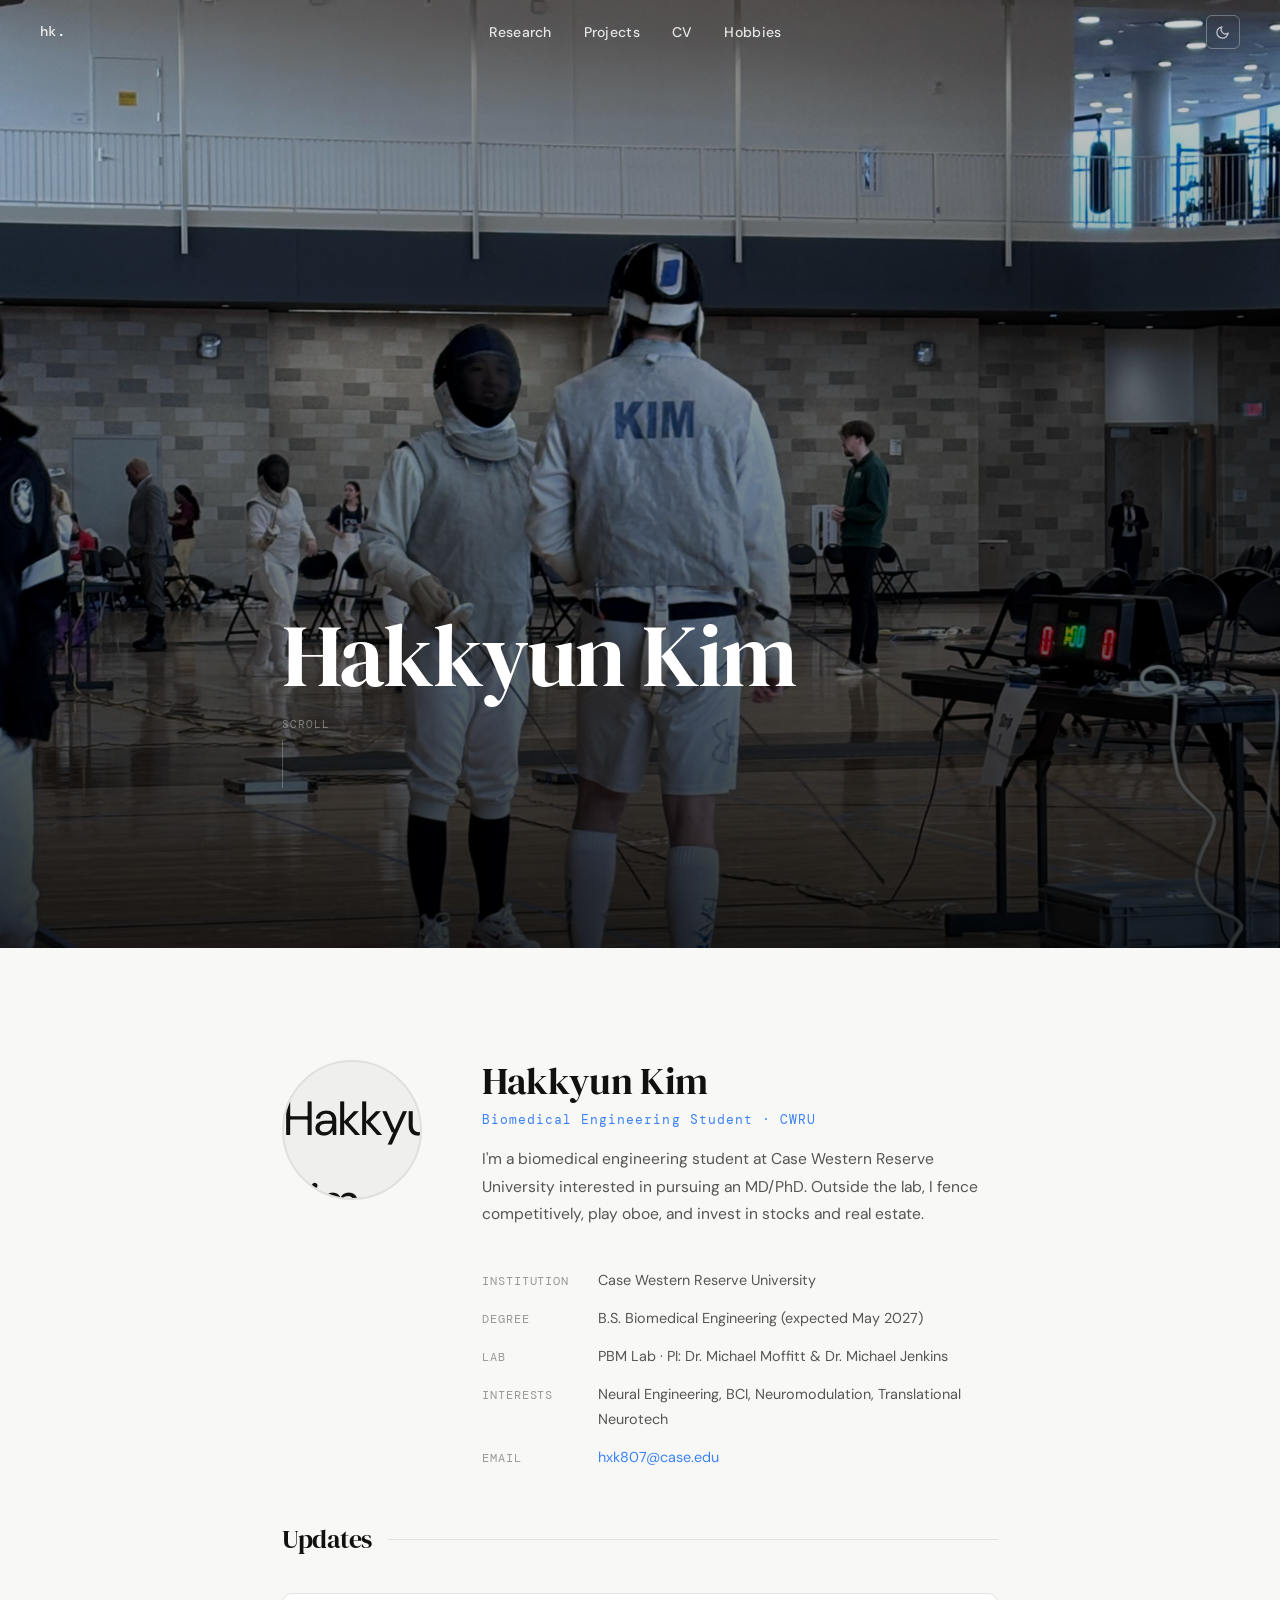
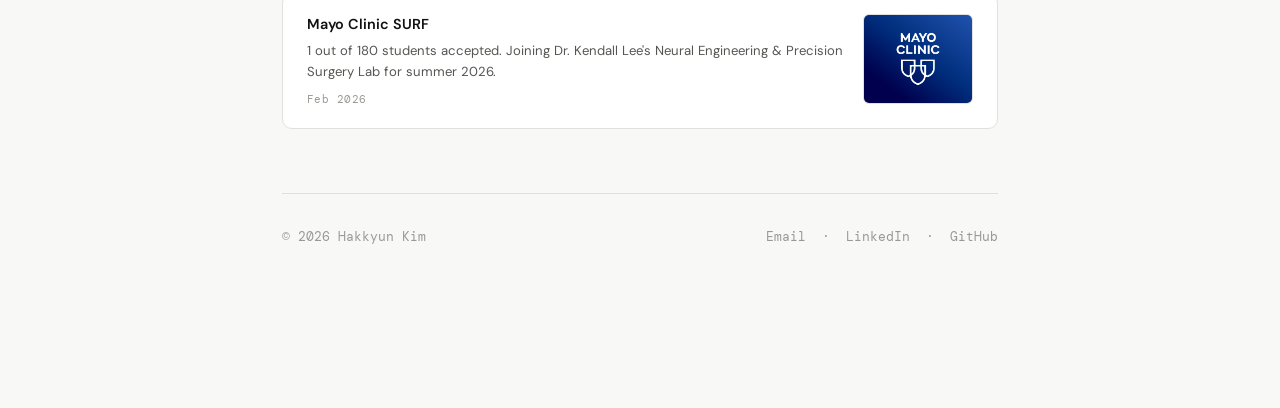
==== commit fbf008cc: "changed description" ====
--- a/index.html
+++ b/index.html
@@ -255,7 +255,7 @@
         <div class="role">Biomedical Engineering Student · CWRU</div>
         <p>
           I'm a biomedical engineering student at Case Western Reserve University
-          focused on neural engineering.
+          interested in pursuing an MD/PhD.
           Outside the lab, I fence competitively, play oboe, and invest in stocks and real estate.
         </p>
         <div class="info-list">
@@ -313,7 +313,7 @@
  
       <div class="updates-grid">
  
-        <a href="#" class="update-card" target="_blank">
+        <a href="https://www.linkedin.com/feed/update/urn:li:activity:7429951599290105856/?originTrackingId=XmCv5%2BnRlJ2uJDM%2BgwKSOw%3D%3D" class="update-card" target="_blank">
           <div class="update-body">
             <div class="update-title">Mayo Clinic SURF</div>
             <div class="update-desc">1 out of 180 students accepted. Joining Dr. Kendall Lee's Neural Engineering & Precision Surgery Lab for summer 2026. </div>
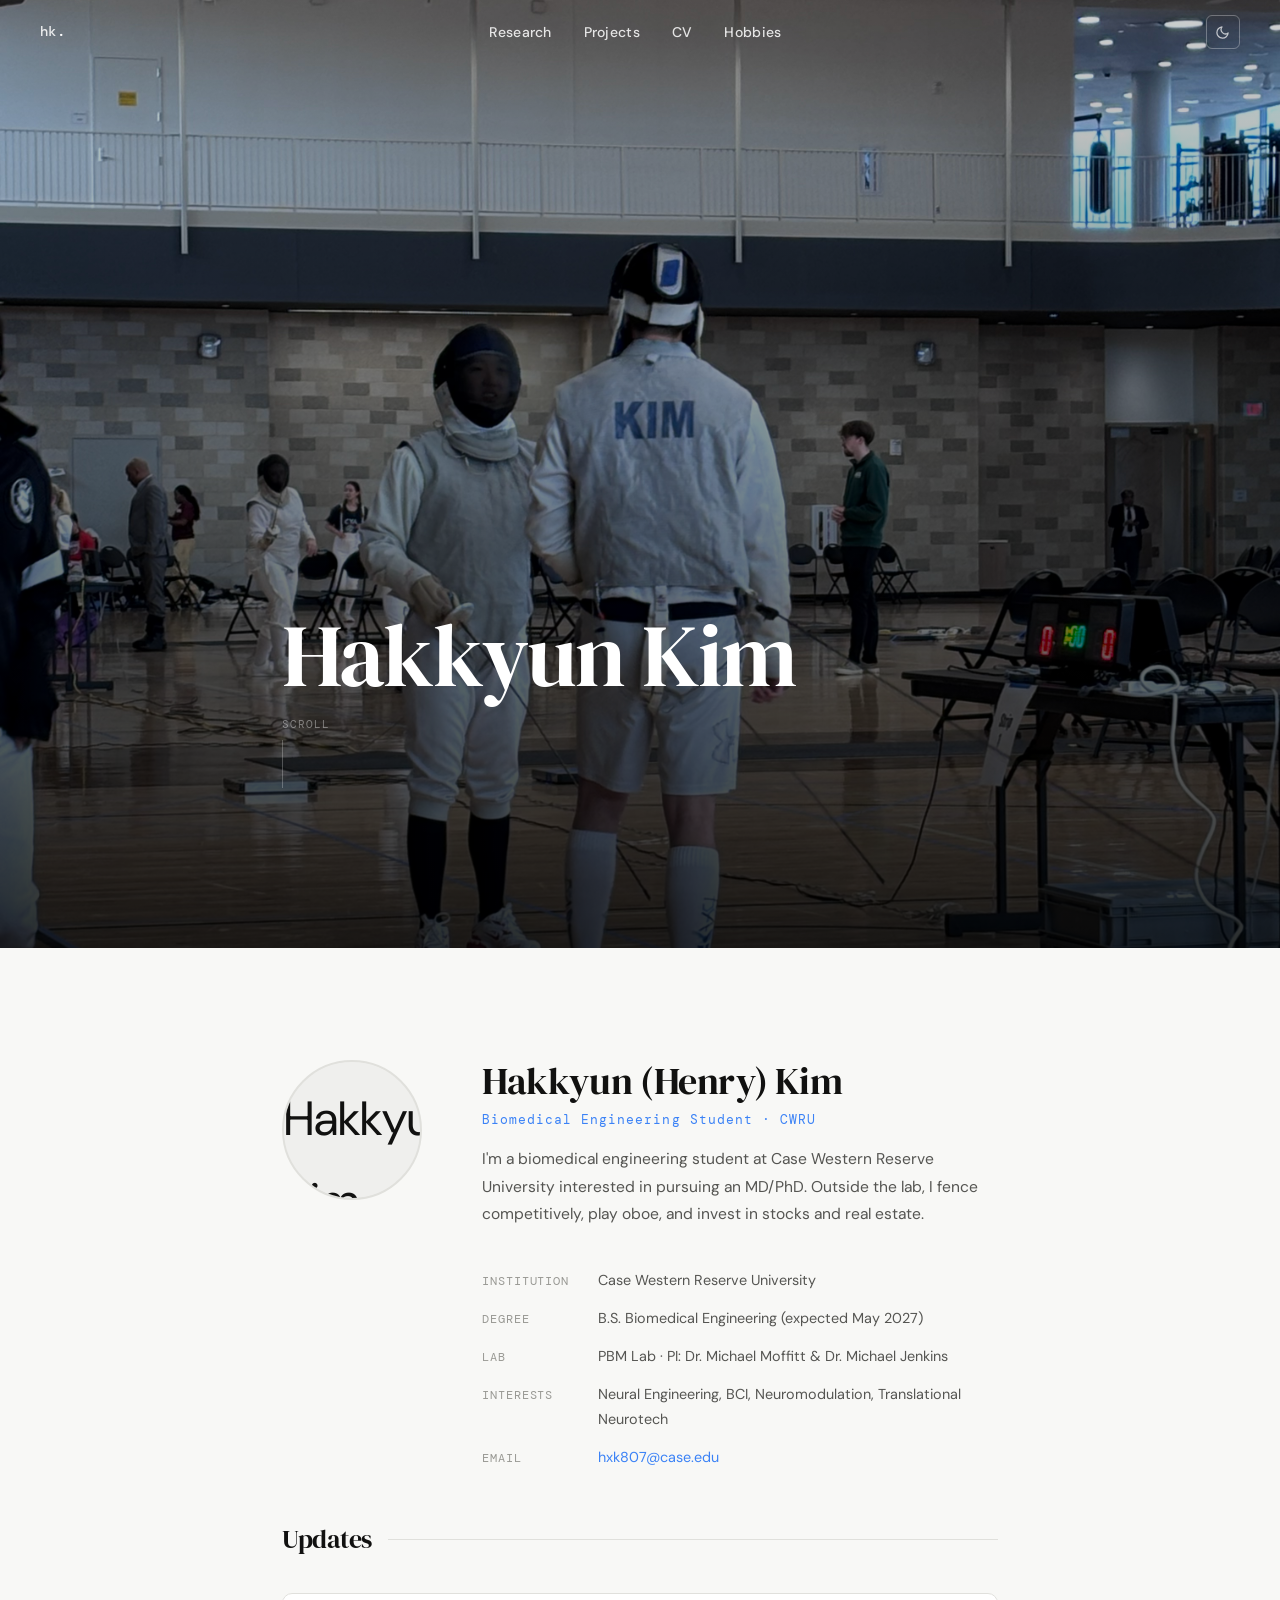
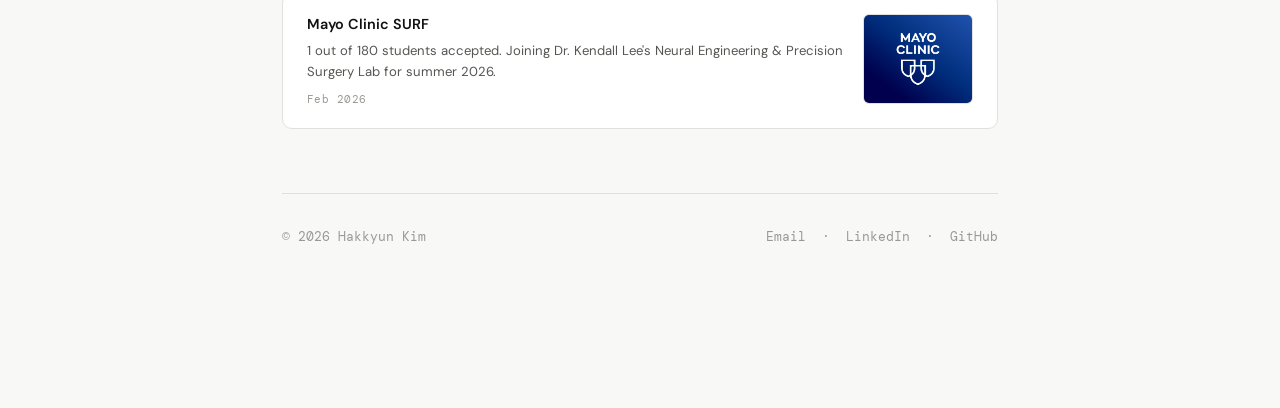
==== commit 2256cabd: "changed name" ====
--- a/index.html
+++ b/index.html
@@ -251,7 +251,7 @@
         <img src="/img/3a0832c7f77dde69.jpeg" alt="Hakkyun Kim" />
       </div>
       <div class="about-intro">
-        <h1>Hakkyun Kim</h1>
+        <h1>Hakkyun (Henry) Kim</h1>
         <div class="role">Biomedical Engineering Student · CWRU</div>
         <p>
           I'm a biomedical engineering student at Case Western Reserve University
